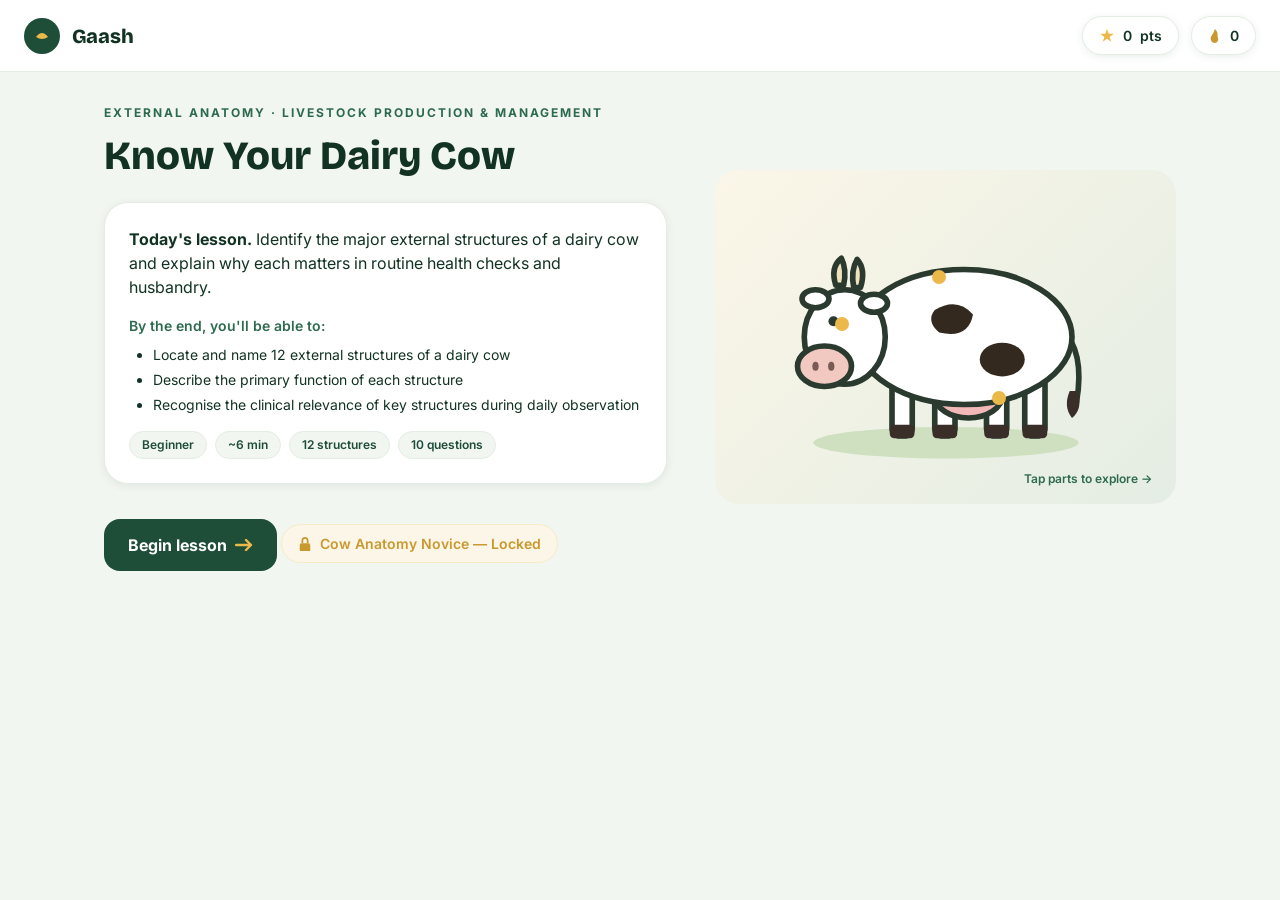
==== index.html @ d1cef23a "Add files via upload Add Gaash veterinary learning app" ====
<!DOCTYPE html>
<html lang="en">
<head>
  <meta charset="UTF-8">
  <meta name="viewport" content="width=device-width, initial-scale=1.0">
  <title>Gaash — Know Your Dairy Cow</title>

  <!-- Two fonts only: Bricolage Grotesque (display) + Inter (body) -->
  <link rel="preconnect" href="https://fonts.googleapis.com">
  <link rel="preconnect" href="https://fonts.gstatic.com" crossorigin>
  <link href="https://fonts.googleapis.com/css2?family=Bricolage+Grotesque:opsz,wght@12..96,400;12..96,600;12..96,800&family=Inter:wght@400;600;800&display=swap" rel="stylesheet">

  <link rel="stylesheet" href="styles.css">
</head>
<body>
  <!-- Accessibility: lets keyboard users jump straight to content -->
  <a class="skip-link" href="#main">Skip to content</a>

  <!-- ===== Persistent top bar (lives on every screen) ===== -->
  <header class="app-bar">
    <div class="brand">
      <span class="brand__mark" aria-hidden="true">
        <svg width="20" height="20" viewBox="0 0 20 20" fill="none">
          <path d="M4 11 q6 -8 12 0 q-6 4 -12 0 Z" fill="#EBB84A"/>
        </svg>
      </span>
      <span class="brand__name">Gaash</span>
    </div>

    <div class="stats" aria-label="Your progress">
      <span class="chip" id="chip-points">
        <svg class="chip__icon" width="16" height="16" viewBox="-9 -9 18 18" aria-hidden="true">
          <path d="M0,-8 L1.9,-2.6 L7.7,-2.5 L3,1 L4.8,6.6 L0,3.2 L-4.8,6.6 L-3,1 L-7.7,-2.5 L-1.9,-2.6 Z" fill="#EBB84A"/>
        </svg>
        <span id="points-value">0</span> pts
      </span>
      <span class="chip" id="chip-streak">
        <svg class="chip__icon" width="14" height="16" viewBox="0 0 14 16" aria-hidden="true">
          <path d="M7 1 c4 4 2 7 3 9 c1 2 -1 5 -3 5 c-3 0 -5 -3 -4 -6 c1 -2 3 -5 4 -8 Z" fill="#C9992F"/>
        </svg>
        <span id="streak-value">0</span>
      </span>
    </div>
  </header>

  <!-- ===== Screens: only one is visible at a time ===== -->
  <main id="main">
    <!-- Screen 1 -->
    <section class="screen is-active" id="screen-welcome" aria-label="Welcome">
      <p class="placeholder">Screen 1 · Welcome — we build this next</p>
    </section>

    <!-- Screen 2 -->
    <section class="screen" id="screen-lesson" aria-label="Lesson">
      <p class="placeholder">Screen 2 · Lesson</p>
    </section>

    <!-- Screen 3 -->
    <section class="screen" id="screen-quiz" aria-label="Quiz">
      <p class="placeholder">Screen 3 · Quiz</p>
    </section>

    <!-- Screen 4 -->
    <section class="screen" id="screen-reward" aria-label="Lesson complete">
      <p class="placeholder">Screen 4 · Reward</p>
    </section>
  </main>

  <!-- Each lesson is a separate data file (data-driven & scalable) -->
  <script src="lessons/cow.js"></script>
  <script src="lessons/buffalo.js"></script>
  <script src="app.js"></script>
</body>
</html>
---- styles.css ----
/* =====================================================================
   GAASH — DESIGN SYSTEM
   Two fonts (Bricolage Grotesque + Inter), two hues (green + yellow)
   with tints/shades, and a strict 4px spacing grid.
   Every value below is a token. Nothing off-system.
   ===================================================================== */

:root {
  /* ---- COLOUR: GREEN (structure, text, "correct") ---- */
  --green-900: #123324;   /* ink / headings            */
  --green-700: #1E4D38;   /* primary buttons, brand    */
  --green-500: #2E6B4E;   /* soft text, success        */
  --green-300: #7FA98F;   /* muted, disabled           */
  --green-100: #E4EDE4;   /* borders, hairlines        */
  --green-50:  #F2F6F1;   /* page background           */

  /* ---- COLOUR: YELLOW (reward, progress, attention) ---- */
  --yellow-700: #C9992F;  /* yellow text on light (a11y-safe) */
  --yellow-500: #EBB84A;  /* points, badges, accents          */
  --yellow-300: #F3D488;  /* highlights                       */
  --yellow-100: #F7EBC7;  /* soft fills                       */
  --yellow-50:  #FBF6E7;  /* faint panels                     */

  /* ---- SEMANTIC (everything maps back to the two hues) ---- */
  --bg:       var(--green-50);
  --surface:  #FFFFFF;
  --ink:      var(--green-900);
  --ink-soft: var(--green-500);
  --line:     var(--green-100);
  --focus:    var(--yellow-700);   /* visible focus ring */

  /* ---- SPACING: strict 4px grid ---- */
  --space-1:  4px;
  --space-2:  8px;
  --space-3:  12px;
  --space-4:  16px;
  --space-6:  24px;
  --space-8:  32px;
  --space-12: 48px;
  --space-16: 64px;

  /* ---- RADIUS (same 4x family) ---- */
  --r-sm: 8px;
  --r-md: 16px;
  --r-lg: 24px;

  /* ---- TYPE ---- */
  --font-display: 'Bricolage Grotesque', system-ui, sans-serif;
  --font-body:    'Inter', system-ui, sans-serif;
  --fs-1: 40px;   /* hero titles   */
  --fs-2: 28px;   /* screen titles */
  --fs-3: 20px;   /* subheads      */
  --fs-4: 16px;   /* body          */
  --fs-5: 14px;   /* labels        */
  --fs-6: 12px;   /* captions      */

  /* ---- ELEVATION + MOTION ---- */
  --shadow-sm: 0 2px 8px rgba(18, 51, 36, 0.08);
  --shadow-md: 0 8px 24px rgba(18, 51, 36, 0.12);
  --transition: 180ms ease;
}

/* ---- RESET (minimal) ---- */
*, *::before, *::after { box-sizing: border-box; }
body { margin: 0; }

/* ---- BASE ---- */
body {
  font-family: var(--font-body);
  font-size: var(--fs-4);
  line-height: 1.5;
  color: var(--ink);
  background: var(--bg);
  -webkit-font-smoothing: antialiased;
}
h1, h2, h3 {
  font-family: var(--font-display);
  font-weight: 800;
  line-height: 1.1;
  margin: 0;
}
p { margin: 0; }
button { font-family: inherit; cursor: pointer; }

/* ---- ACCESSIBILITY ---- */
:focus-visible {
  outline: 3px solid var(--focus);
  outline-offset: 2px;
  border-radius: var(--r-sm);
}
.skip-link {
  position: absolute;
  left: var(--space-4);
  top: -48px;
  background: var(--green-700);
  color: #fff;
  padding: var(--space-2) var(--space-4);
  border-radius: var(--r-sm);
  transition: top var(--transition);
  z-index: 10;
}
.skip-link:focus { top: var(--space-4); }

@media (prefers-reduced-motion: reduce) {
  *, *::before, *::after { animation: none !important; transition: none !important; }
}

/* ---- APP BAR ---- */
.app-bar {
  position: sticky;
  top: 0;
  z-index: 5;
  display: flex;
  align-items: center;
  justify-content: space-between;
  padding: var(--space-4) var(--space-6);
  background: var(--surface);
  border-bottom: 1px solid var(--line);
}
.brand { display: flex; align-items: center; gap: var(--space-3); }
.brand__mark {
  width: 36px; height: 36px;
  border-radius: 50%;
  background: var(--green-700);
  display: grid; place-items: center;
}
.brand__name { font-family: var(--font-display); font-weight: 800; font-size: var(--fs-3); }

.stats { display: flex; gap: var(--space-3); }
.chip {
  display: inline-flex;
  align-items: center;
  gap: var(--space-2);
  padding: var(--space-2) var(--space-4);
  background: var(--surface);
  border: 1px solid var(--line);
  border-radius: 999px;
  font-size: var(--fs-5);
  font-weight: 600;
  box-shadow: var(--shadow-sm);
}
.chip__icon { flex: none; }

/* ---- SCREENS ---- */
main { max-width: 1120px; margin: 0 auto; padding: var(--space-8) var(--space-6); }
.screen { display: none; }
.screen.is-active { display: block; animation: fadeUp 320ms ease; }

@keyframes fadeUp {
  from { opacity: 0; transform: translateY(8px); }
  to   { opacity: 1; transform: translateY(0); }
}

/* ---- BUTTONS ---- */
.btn {
  display: inline-flex;
  align-items: center;
  gap: var(--space-2);
  padding: var(--space-4) var(--space-6);
  border: none;
  border-radius: var(--r-md);
  font-size: var(--fs-4);
  font-weight: 700;
  transition: transform var(--transition), background var(--transition);
}
.btn-primary { background: var(--green-700); color: #fff; }
.btn-primary:hover { background: var(--green-900); }
.btn:active { transform: translateY(1px); }
.btn[disabled] { background: var(--green-100); color: var(--green-300); cursor: not-allowed; }

/* ---- temporary placeholder (removed as we build each screen) ---- */
.placeholder {
  padding: var(--space-16) var(--space-6);
  text-align: center;
  color: var(--ink-soft);
  font-size: var(--fs-3);
  border: 2px dashed var(--green-100);
  border-radius: var(--r-lg);
}

/* =====================================================================
   SCREEN 1 — WELCOME
   ===================================================================== */
.welcome {
  display: grid;
  grid-template-columns: 1.1fr 0.9fr;
  gap: var(--space-12);
  align-items: center;
}
.eyebrow {
  font-size: var(--fs-6);
  font-weight: 700;
  letter-spacing: 2px;
  text-transform: uppercase;
  color: var(--green-500);
  margin-bottom: var(--space-3);
}
.welcome__title {
  font-size: var(--fs-1);
  color: var(--ink);
  margin-bottom: var(--space-6);
}

/* the educational-module card */
.module {
  background: var(--surface);
  border: 1px solid var(--line);
  border-radius: var(--r-lg);
  padding: var(--space-6);
  margin-bottom: var(--space-6);
  box-shadow: var(--shadow-sm);
}
.module__objective { margin-bottom: var(--space-4); }
.module__label {
  font-size: var(--fs-5);
  font-weight: 600;
  color: var(--ink-soft);
  margin-bottom: var(--space-2);
}
.module__outcomes {
  margin: 0 0 var(--space-4);
  padding-left: var(--space-6);
  display: grid;
  gap: var(--space-1);
}
.module__outcomes li { font-size: var(--fs-5); }

.meta { display: flex; flex-wrap: wrap; gap: var(--space-2); }
.meta__item {
  font-size: var(--fs-6);
  font-weight: 600;
  color: var(--green-700);
  background: var(--green-50);
  border: 1px solid var(--line);
  border-radius: 999px;
  padding: var(--space-1) var(--space-3);
}

.badge-chip {
  display: inline-flex;
  align-items: center;
  gap: var(--space-2);
  margin-top: var(--space-4);
  padding: var(--space-2) var(--space-4);
  border-radius: 999px;
  font-size: var(--fs-5);
  font-weight: 600;
}
.badge-chip--locked {
  background: var(--yellow-50);
  border: 1px solid var(--yellow-100);
  color: var(--yellow-700);
}

/* hero panel with the cow */
.welcome__hero {
  position: relative;
  background: linear-gradient(135deg, var(--yellow-50), var(--green-100));
  border-radius: var(--r-lg);
  padding: var(--space-8);
  display: grid;
  place-items: center;
}
.cow { width: 100%; max-width: 360px; height: auto; }
.hero__hint {
  position: absolute;
  bottom: var(--space-4);
  right: var(--space-6);
  font-size: var(--fs-6);
  font-weight: 600;
  color: var(--green-500);
}

/* pulsing teaser dots that hint at the tap interaction */
.tease {
  position: absolute;
  width: 14px; height: 14px;
  border-radius: 50%;
  background: var(--yellow-500);
  animation: pulse 2s infinite ease-out;
}
.tease--1 { left: 26%; top: 44%; }
.tease--2 { left: 47%; top: 30%; animation-delay: 0.5s; }
.tease--3 { left: 60%; top: 66%; animation-delay: 1s; }
@keyframes pulse {
  0%   { box-shadow: 0 0 0 3px rgba(235,184,74,.35); }
  70%  { box-shadow: 0 0 0 12px rgba(235,184,74,0); }
  100% { box-shadow: 0 0 0 3px rgba(235,184,74,0); }
}

@media (max-width: 820px) {
  .welcome { grid-template-columns: 1fr; gap: var(--space-8); }
  .welcome__title { font-size: var(--fs-2); }
}

/* =====================================================================
   SCREEN 2 — LESSON
   ===================================================================== */
.lesson {
  display: grid;
  grid-template-columns: 1fr 340px;
  gap: var(--space-8);
  align-items: start;
}

.lesson__progress {
  display: flex;
  align-items: center;
  gap: var(--space-3);
  margin-bottom: var(--space-4);
}
.lesson__progress-label { font-size: var(--fs-5); font-weight: 600; color: var(--ink-soft); }
.bar { flex: 1; height: 10px; background: var(--green-100); border-radius: 999px; overflow: hidden; }
.bar__fill { height: 100%; width: 0; background: var(--yellow-500); border-radius: 999px; transition: width var(--transition); }
.lesson__count { font-size: var(--fs-5); font-weight: 800; color: var(--green-700); }

.stage {
  background: linear-gradient(135deg, var(--yellow-50), var(--green-100));
  border-radius: var(--r-lg);
  padding: var(--space-8);
}
.stage__cow { position: relative; width: 100%; max-width: 460px; margin: 0 auto; }
.stage__cow .cow { max-width: none; display: block; }
.stage__hint { text-align: center; font-size: var(--fs-5); color: var(--green-500); margin-top: var(--space-4); }

/* hotspots: 44px touch targets (a11y) with a smaller visual dot */
.hotspots { position: absolute; inset: 0; }
.hotspot {
  position: absolute;
  width: 44px; height: 44px;
  transform: translate(-50%, -50%);
  padding: 0; border: none; background: transparent; cursor: pointer;
}
.hotspot::before {
  content: ""; position: absolute; inset: 13px;
  border-radius: 50%; background: var(--yellow-500);
  box-shadow: 0 0 0 4px rgba(235, 184, 74, .3);
  animation: pulse 2s infinite ease-out;
}
.hotspot.is-found::before { background: var(--green-500); box-shadow: none; animation: none; }
.hotspot.is-found::after {
  content: ""; position: absolute; left: 19px; top: 15px;
  width: 5px; height: 10px; border: solid #fff; border-width: 0 2px 2px 0;
  transform: rotate(45deg);
}

/* right rail */
.lesson__rail { display: flex; flex-direction: column; }
.partcard {
  background: var(--surface); border: 1px solid var(--line);
  border-radius: var(--r-md); padding: var(--space-6);
  box-shadow: var(--shadow-sm); min-height: 150px;
}
.partcard__empty { color: var(--ink-soft); }
.partcard__cat {
  font-size: var(--fs-6); font-weight: 700; letter-spacing: 1.5px;
  text-transform: uppercase; color: var(--yellow-700); margin-bottom: var(--space-2);
}
.partcard__name { font-size: var(--fs-2); display: flex; align-items: center; gap: var(--space-3); margin-bottom: var(--space-3); }
.partcard__name .pts {
  font-family: var(--font-body); font-size: var(--fs-6); font-weight: 700;
  color: var(--green-500); background: var(--green-50);
  border-radius: 999px; padding: 2px 8px;
}
.partcard__fn { font-size: var(--fs-5); color: var(--ink-soft); }
.disclose {
  margin-top: var(--space-4); background: none; border: none; padding: 0;
  color: var(--green-700); font-weight: 700; font-size: var(--fs-5);
  text-decoration: underline; text-underline-offset: 3px;
}
.partcard__detail {
  margin-top: var(--space-4); padding-top: var(--space-4);
  border-top: 1px solid var(--line); display: grid; gap: var(--space-3);
}
.partcard__detail p { font-size: var(--fs-5); color: var(--ink-soft); }
.partcard__detail strong { color: var(--ink); }

.feed {
  margin-top: var(--space-4);
  background: var(--surface); border: 1px solid var(--line);
  border-radius: var(--r-md); padding: var(--space-4) var(--space-6);
}
.feed__title { font-size: var(--fs-5); margin-bottom: var(--space-3); }
.feed__list { list-style: none; margin: 0; padding: 0; display: grid; gap: var(--space-2); max-height: 176px; overflow: auto; }
.feed__list li { display: flex; align-items: center; gap: var(--space-2); font-size: var(--fs-5); }
.feed__empty { color: var(--ink-soft); }
.feed .chk {
  width: 18px; height: 18px; flex: none; border-radius: 50%;
  background: var(--green-500); color: #fff; font-size: 11px;
  display: grid; place-items: center;
}
.feed .pts { margin-left: auto; color: var(--green-500); font-weight: 700; }

.continue { margin-top: var(--space-4); width: 100%; justify-content: center; background: var(--green-700); color: #fff; }
.continue:hover:not(:disabled) { background: var(--green-900); }

@media (max-width: 820px) {
  .lesson { grid-template-columns: 1fr; }
}

/* =====================================================================
   SCREEN 3 — QUIZ
   ===================================================================== */
.quiz { max-width: 720px; margin: 0 auto; }
.quiz__head { display: flex; align-items: center; justify-content: space-between; margin-bottom: var(--space-4); }
.quiz__count { font-size: var(--fs-4); font-weight: 800; color: var(--ink); }
.quiz__count .muted { color: var(--green-300); font-weight: 600; }
.quiz__dots { display: flex; gap: var(--space-2); }
.dot { width: 10px; height: 10px; border-radius: 50%; background: var(--green-100); transition: transform var(--transition); }
.dot--current { background: var(--yellow-500); transform: scale(1.25); }
.dot--right { background: var(--green-500); }
.dot--wrong { background: var(--green-300); }

.quiz__card {
  background: var(--surface); border: 1px solid var(--line);
  border-radius: var(--r-lg); padding: var(--space-8); box-shadow: var(--shadow-sm);
}
.q-meta {
  display: inline-block; font-size: var(--fs-6); font-weight: 700;
  letter-spacing: 0.5px; text-transform: uppercase;
  color: var(--yellow-700); background: var(--yellow-50);
  border-radius: 999px; padding: var(--space-1) var(--space-3); margin-bottom: var(--space-4);
}
.q-prompt { font-size: var(--fs-2); color: var(--ink); margin-bottom: var(--space-6); }

.q-options { display: grid; grid-template-columns: 1fr 1fr; gap: var(--space-3); }
.q-option {
  text-align: left; padding: var(--space-4); border-radius: var(--r-md);
  border: 1.5px solid var(--green-100); background: var(--green-50);
  font-size: var(--fs-4); font-weight: 600; color: var(--ink); transition: border-color var(--transition);
}
.q-option:hover:not(:disabled) { border-color: var(--green-300); }
.q-option.is-correct { background: var(--green-500); border-color: var(--green-500); color: #fff; }
.q-option.is-chosen-wrong { background: var(--surface); border-color: var(--green-300); color: var(--ink-soft); text-decoration: line-through; }

.q-taphint { font-size: var(--fs-5); color: var(--ink-soft); margin-bottom: var(--space-4); }
.stage--quiz { padding: var(--space-6); }
.hotspot--quiz.is-correct::before { background: var(--green-500); box-shadow: none; animation: none; }
.hotspot--quiz.is-chosen-wrong::before { background: var(--green-300); box-shadow: none; animation: none; }

.q-feedback {
  display: flex; align-items: flex-start; gap: var(--space-3);
  margin-top: var(--space-6); padding: var(--space-4);
  border-radius: var(--r-md); font-size: var(--fs-5);
}
.q-feedback.is-right { background: var(--green-50); color: var(--green-700); }
.q-feedback.is-wrong { background: var(--yellow-50); color: var(--ink); }
.q-feedback__icon {
  flex: none; width: 22px; height: 22px; border-radius: 50%;
  display: grid; place-items: center; font-weight: 800; color: #fff; font-size: 13px;
}
.q-feedback.is-right .q-feedback__icon { background: var(--green-500); }
.q-feedback.is-wrong .q-feedback__icon { background: var(--yellow-700); }

.quiz__foot { display: flex; align-items: center; justify-content: space-between; margin-top: var(--space-6); }
.q-streak {
  font-size: var(--fs-5); font-weight: 700; color: var(--green-700);
  background: var(--green-50); border: 1px solid var(--line);
  border-radius: 999px; padding: var(--space-2) var(--space-4);
}

@media (max-width: 600px) {
  .q-options { grid-template-columns: 1fr; }
  .quiz__card { padding: var(--space-6); }
}

/* =====================================================================
   SCREEN 4 — LEARNING SUMMARY
   ===================================================================== */
.summary { max-width: 760px; margin: 0 auto; display: grid; gap: var(--space-6); }

.summary__head { display: flex; align-items: center; gap: var(--space-6); }
.badge-medal { width: 88px; height: 88px; flex: none; filter: drop-shadow(0 4px 12px rgba(235,184,74,.45)); }
.badge-medal svg { width: 100%; height: 100%; }
.summary__title { font-size: var(--fs-2); color: var(--ink); margin: var(--space-1) 0; }
.summary__reflect { font-size: var(--fs-5); color: var(--ink-soft); }

.summary__tiles { display: grid; grid-template-columns: repeat(4, 1fr); gap: var(--space-3); }
.tile {
  background: var(--surface); border: 1px solid var(--line); border-radius: var(--r-md);
  padding: var(--space-4); text-align: center;
}
.tile__num { display: block; font-family: var(--font-display); font-weight: 800; font-size: var(--fs-2); color: var(--green-700); }
.tile__lbl { font-size: var(--fs-6); color: var(--ink-soft); }

.summary__mastery { display: grid; grid-template-columns: 1fr 1fr; gap: var(--space-4); }
.mastery { background: var(--surface); border: 1px solid var(--line); border-radius: var(--r-md); padding: var(--space-6); }
.mastery h2 { font-size: var(--fs-4); margin-bottom: var(--space-4); }
.mastery ul { list-style: none; margin: 0; padding: 0; display: grid; gap: var(--space-3); }
.mastery li { display: flex; align-items: center; gap: var(--space-2); font-size: var(--fs-5); font-weight: 600; }
.mastery .mk { width: 12px; height: 12px; border-radius: 50%; flex: none; }
.mastery--good .mk { background: var(--green-500); }
.mastery--review .mk { background: var(--yellow-500); }
.mastery .score { margin-left: auto; color: var(--ink-soft); font-weight: 700; }
.mastery__empty { color: var(--ink-soft); font-weight: 400; }

.summary__level { background: var(--surface); border: 1px solid var(--line); border-radius: var(--r-md); padding: var(--space-6); }
.summary__level-head { display: flex; justify-content: space-between; margin-bottom: var(--space-3); font-size: var(--fs-5); font-weight: 700; color: var(--green-700); }

.summary__foot { display: flex; align-items: center; gap: var(--space-4); flex-wrap: wrap; }
.nextcard {
  flex: 1; min-width: 260px; display: flex; align-items: center; justify-content: space-between; gap: var(--space-4);
  background: linear-gradient(135deg, var(--yellow-50), var(--green-100));
  border-radius: var(--r-md); padding: var(--space-4) var(--space-6);
}
.nextcard__label { font-size: var(--fs-6); font-weight: 700; text-transform: uppercase; letter-spacing: 1px; color: var(--yellow-700); }
.nextcard__title { font-size: var(--fs-4); font-weight: 700; color: var(--ink); }
.summary__review { background: var(--surface); border: 1.5px solid var(--green-100); color: var(--green-700); }
.summary__review:hover { border-color: var(--green-300); }

@media (max-width: 720px) {
  .summary__tiles { grid-template-columns: 1fr 1fr; }
  .summary__mastery { grid-template-columns: 1fr; }
  .summary__head { flex-direction: column; text-align: center; }
}
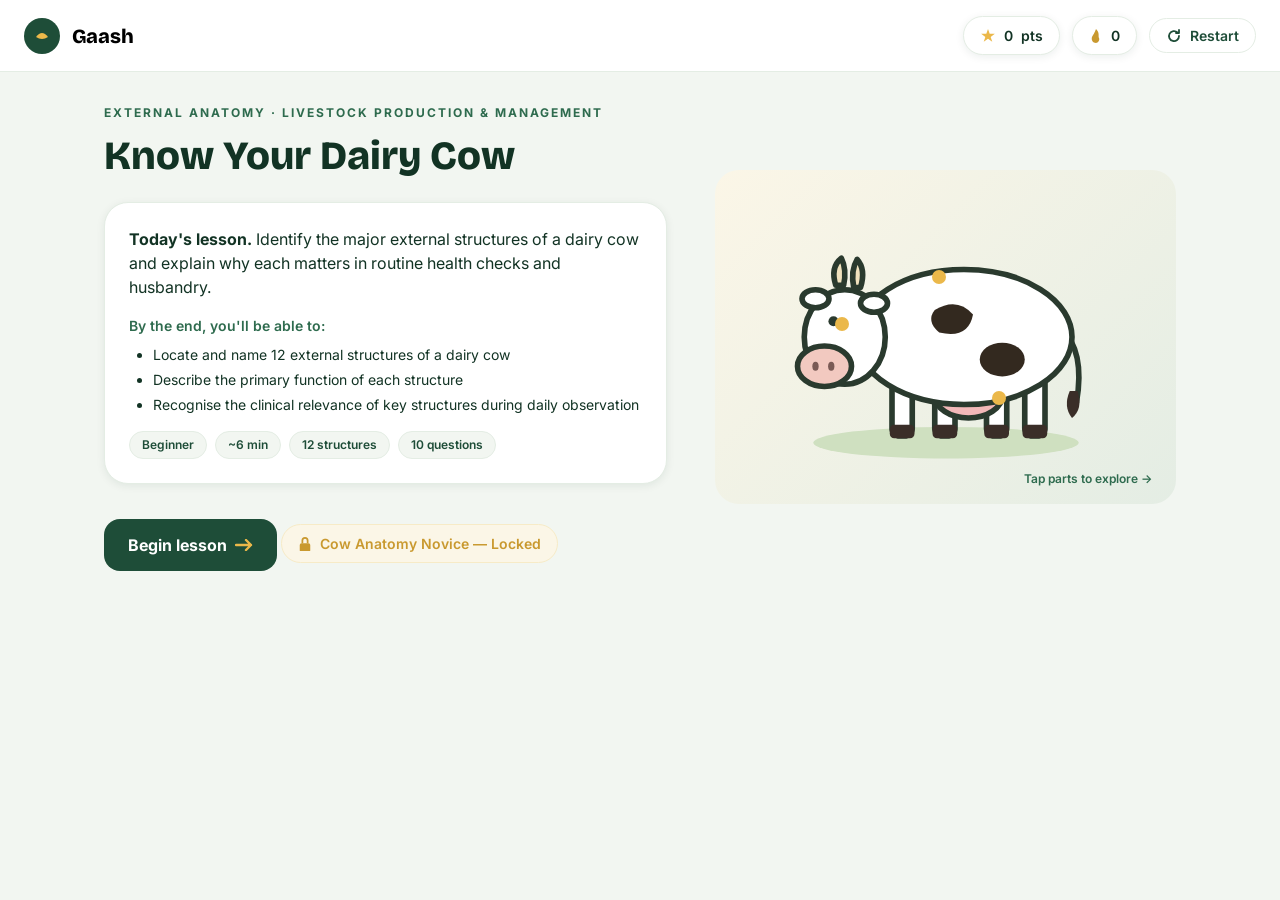
==== commit c77c80ba: "Add files via upload" ====
--- a/index.html
+++ b/index.html
@@ -18,28 +18,36 @@
 
   <!-- ===== Persistent top bar (lives on every screen) ===== -->
   <header class="app-bar">
-    <div class="brand">
+    <button class="brand" data-goto="welcome" aria-label="Gaash — go to start">
       <span class="brand__mark" aria-hidden="true">
         <svg width="20" height="20" viewBox="0 0 20 20" fill="none">
           <path d="M4 11 q6 -8 12 0 q-6 4 -12 0 Z" fill="#EBB84A"/>
         </svg>
       </span>
       <span class="brand__name">Gaash</span>
-    </div>
+    </button>
 
-    <div class="stats" aria-label="Your progress">
-      <span class="chip" id="chip-points">
-        <svg class="chip__icon" width="16" height="16" viewBox="-9 -9 18 18" aria-hidden="true">
-          <path d="M0,-8 L1.9,-2.6 L7.7,-2.5 L3,1 L4.8,6.6 L0,3.2 L-4.8,6.6 L-3,1 L-7.7,-2.5 L-1.9,-2.6 Z" fill="#EBB84A"/>
+    <div class="app-bar__right">
+      <div class="stats" aria-label="Your progress">
+        <span class="chip" id="chip-points">
+          <svg class="chip__icon" width="16" height="16" viewBox="-9 -9 18 18" aria-hidden="true">
+            <path d="M0,-8 L1.9,-2.6 L7.7,-2.5 L3,1 L4.8,6.6 L0,3.2 L-4.8,6.6 L-3,1 L-7.7,-2.5 L-1.9,-2.6 Z" fill="#EBB84A"/>
+          </svg>
+          <span id="points-value">0</span> pts
+        </span>
+        <span class="chip" id="chip-streak">
+          <svg class="chip__icon" width="14" height="16" viewBox="0 0 14 16" aria-hidden="true">
+            <path d="M7 1 c4 4 2 7 3 9 c1 2 -1 5 -3 5 c-3 0 -5 -3 -4 -6 c1 -2 3 -5 4 -8 Z" fill="#C9992F"/>
+          </svg>
+          <span id="streak-value">0</span>
+        </span>
+      </div>
+      <button class="iconbtn" id="restart-btn" aria-label="Restart lesson" title="Restart lesson">
+        <svg width="16" height="16" viewBox="0 0 16 16" fill="none" aria-hidden="true">
+          <path d="M13 8a5 5 0 1 1-1.5-3.5M13 2v3h-3" stroke="currentColor" stroke-width="1.8" stroke-linecap="round" stroke-linejoin="round"/>
         </svg>
-        <span id="points-value">0</span> pts
-      </span>
-      <span class="chip" id="chip-streak">
-        <svg class="chip__icon" width="14" height="16" viewBox="0 0 14 16" aria-hidden="true">
-          <path d="M7 1 c4 4 2 7 3 9 c1 2 -1 5 -3 5 c-3 0 -5 -3 -4 -6 c1 -2 3 -5 4 -8 Z" fill="#C9992F"/>
-        </svg>
-        <span id="streak-value">0</span>
-      </span>
+        Restart
+      </button>
     </div>
   </header>
 
--- a/styles.css
+++ b/styles.css
@@ -513,3 +513,38 @@
   .summary__mastery { grid-template-columns: 1fr; }
   .summary__head { flex-direction: column; text-align: center; }
 }
+
+/* =====================================================================
+   FIXES
+   ===================================================================== */
+/* 1) A class-level `display` was overriding the HTML `hidden` attribute
+      (equal specificity, later rule won). Make hidden explicitly hide. */
+.partcard__detail[hidden],
+.q-feedback[hidden] { display: none; }
+
+/* 2) Overlapping hotspots: keep UNFOUND dots above FOUND ones so the
+      last dot in a cluster is always clickable. */
+.hotspot { z-index: 2; }
+.hotspot.is-found { z-index: 1; }
+
+/* =====================================================================
+   TOP BAR — clickable brand + restart button
+   ===================================================================== */
+.brand { background: none; border: none; padding: 0; cursor: pointer; font: inherit; }
+.brand:hover .brand__name { color: var(--green-700); }
+
+.app-bar__right { display: flex; align-items: center; gap: var(--space-3); }
+
+.iconbtn {
+  display: inline-flex; align-items: center; gap: var(--space-2);
+  padding: var(--space-2) var(--space-4);
+  border: 1px solid var(--line); background: var(--surface);
+  border-radius: 999px; font-size: var(--fs-5); font-weight: 600;
+  color: var(--green-700); transition: border-color var(--transition);
+}
+.iconbtn:hover { border-color: var(--green-300); }
+
+@media (max-width: 520px) {
+  .iconbtn { padding: var(--space-2); }
+  .iconbtn svg { margin: 0; }
+}
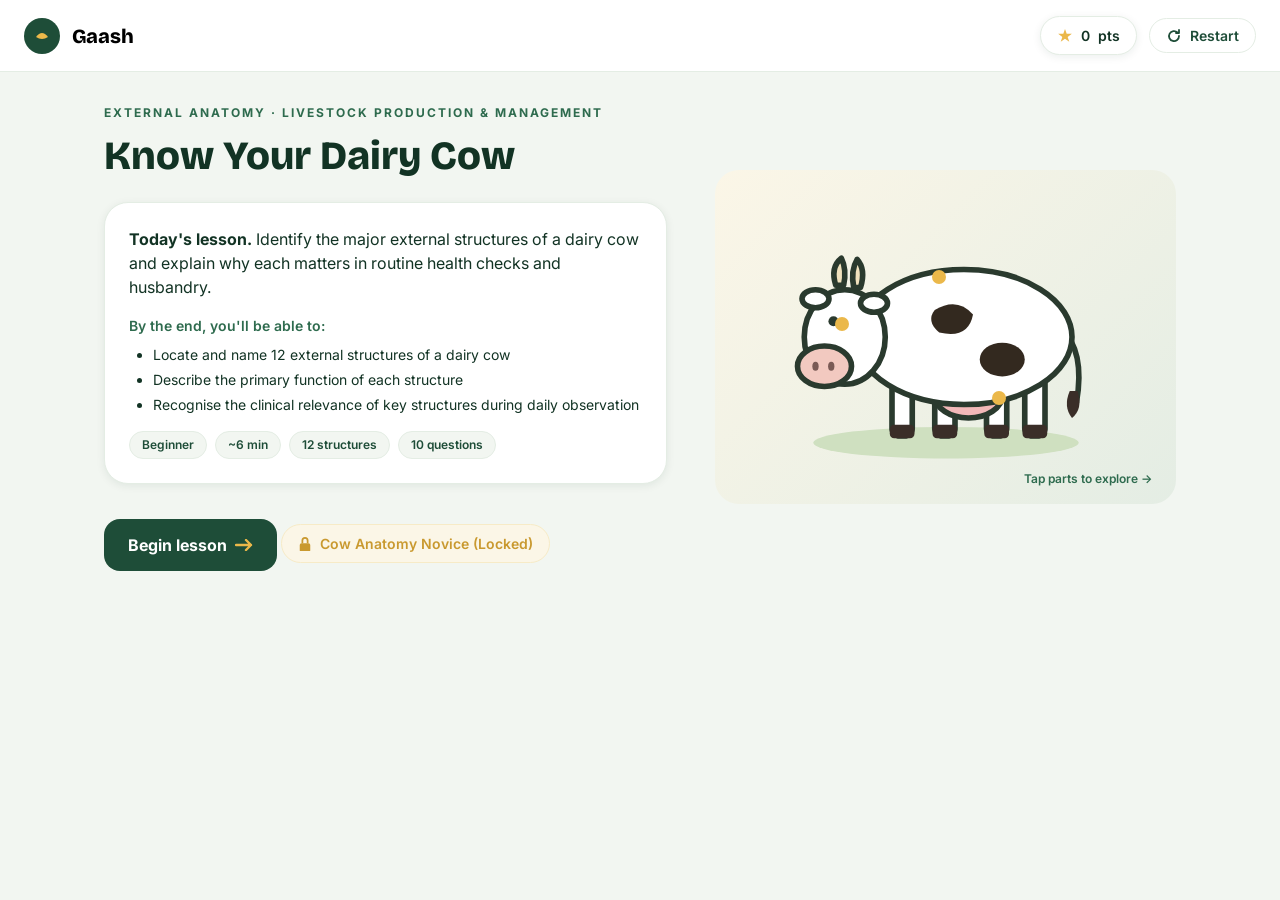
==== commit 1c33a9b5: "Add files via upload" ====
--- a/index.html
+++ b/index.html
@@ -3,7 +3,7 @@
 <head>
   <meta charset="UTF-8">
   <meta name="viewport" content="width=device-width, initial-scale=1.0">
-  <title>Gaash — Know Your Dairy Cow</title>
+  <title>Gaash: Know Your Dairy Cow</title>
 
   <!-- Two fonts only: Bricolage Grotesque (display) + Inter (body) -->
   <link rel="preconnect" href="https://fonts.googleapis.com">
@@ -18,7 +18,7 @@
 
   <!-- ===== Persistent top bar (lives on every screen) ===== -->
   <header class="app-bar">
-    <button class="brand" data-goto="welcome" aria-label="Gaash — go to start">
+    <button class="brand" data-goto="welcome" aria-label="Gaash, go to start">
       <span class="brand__mark" aria-hidden="true">
         <svg width="20" height="20" viewBox="0 0 20 20" fill="none">
           <path d="M4 11 q6 -8 12 0 q-6 4 -12 0 Z" fill="#EBB84A"/>
@@ -35,12 +35,6 @@
           </svg>
           <span id="points-value">0</span> pts
         </span>
-        <span class="chip" id="chip-streak">
-          <svg class="chip__icon" width="14" height="16" viewBox="0 0 14 16" aria-hidden="true">
-            <path d="M7 1 c4 4 2 7 3 9 c1 2 -1 5 -3 5 c-3 0 -5 -3 -4 -6 c1 -2 3 -5 4 -8 Z" fill="#C9992F"/>
-          </svg>
-          <span id="streak-value">0</span>
-        </span>
       </div>
       <button class="iconbtn" id="restart-btn" aria-label="Restart lesson" title="Restart lesson">
         <svg width="16" height="16" viewBox="0 0 16 16" fill="none" aria-hidden="true">
@@ -55,7 +49,7 @@
   <main id="main">
     <!-- Screen 1 -->
     <section class="screen is-active" id="screen-welcome" aria-label="Welcome">
-      <p class="placeholder">Screen 1 · Welcome — we build this next</p>
+      <p class="placeholder">Screen 1 · Welcome</p>
     </section>
 
     <!-- Screen 2 -->
--- a/styles.css
+++ b/styles.css
@@ -1,5 +1,5 @@
 /* =====================================================================
-   GAASH — DESIGN SYSTEM
+   GAASH: DESIGN SYSTEM
    Two fonts (Bricolage Grotesque + Inter), two hues (green + yellow)
    with tints/shades, and a strict 4px spacing grid.
    Every value below is a token. Nothing off-system.
@@ -179,7 +179,7 @@
 }
 
 /* =====================================================================
-   SCREEN 1 — WELCOME
+   SCREEN 1: WELCOME
    ===================================================================== */
 .welcome {
   display: grid;
@@ -294,7 +294,7 @@
 }
 
 /* =====================================================================
-   SCREEN 2 — LESSON
+   SCREEN 2: LESSON
    ===================================================================== */
 .lesson {
   display: grid;
@@ -399,7 +399,7 @@
 }
 
 /* =====================================================================
-   SCREEN 3 — QUIZ
+   SCREEN 3: QUIZ
    ===================================================================== */
 .quiz { max-width: 720px; margin: 0 auto; }
 .quiz__head { display: flex; align-items: center; justify-content: space-between; margin-bottom: var(--space-4); }
@@ -465,7 +465,7 @@
 }
 
 /* =====================================================================
-   SCREEN 4 — LEARNING SUMMARY
+   SCREEN 4: LEARNING SUMMARY
    ===================================================================== */
 .summary { max-width: 760px; margin: 0 auto; display: grid; gap: var(--space-6); }
 
@@ -494,8 +494,6 @@
 .mastery .score { margin-left: auto; color: var(--ink-soft); font-weight: 700; }
 .mastery__empty { color: var(--ink-soft); font-weight: 400; }
 
-.summary__level { background: var(--surface); border: 1px solid var(--line); border-radius: var(--r-md); padding: var(--space-6); }
-.summary__level-head { display: flex; justify-content: space-between; margin-bottom: var(--space-3); font-size: var(--fs-5); font-weight: 700; color: var(--green-700); }
 
 .summary__foot { display: flex; align-items: center; gap: var(--space-4); flex-wrap: wrap; }
 .nextcard {
@@ -528,7 +526,7 @@
 .hotspot.is-found { z-index: 1; }
 
 /* =====================================================================
-   TOP BAR — clickable brand + restart button
+   TOP BAR: clickable brand + restart button
    ===================================================================== */
 .brand { background: none; border: none; padding: 0; cursor: pointer; font: inherit; }
 .brand:hover .brand__name { color: var(--green-700); }
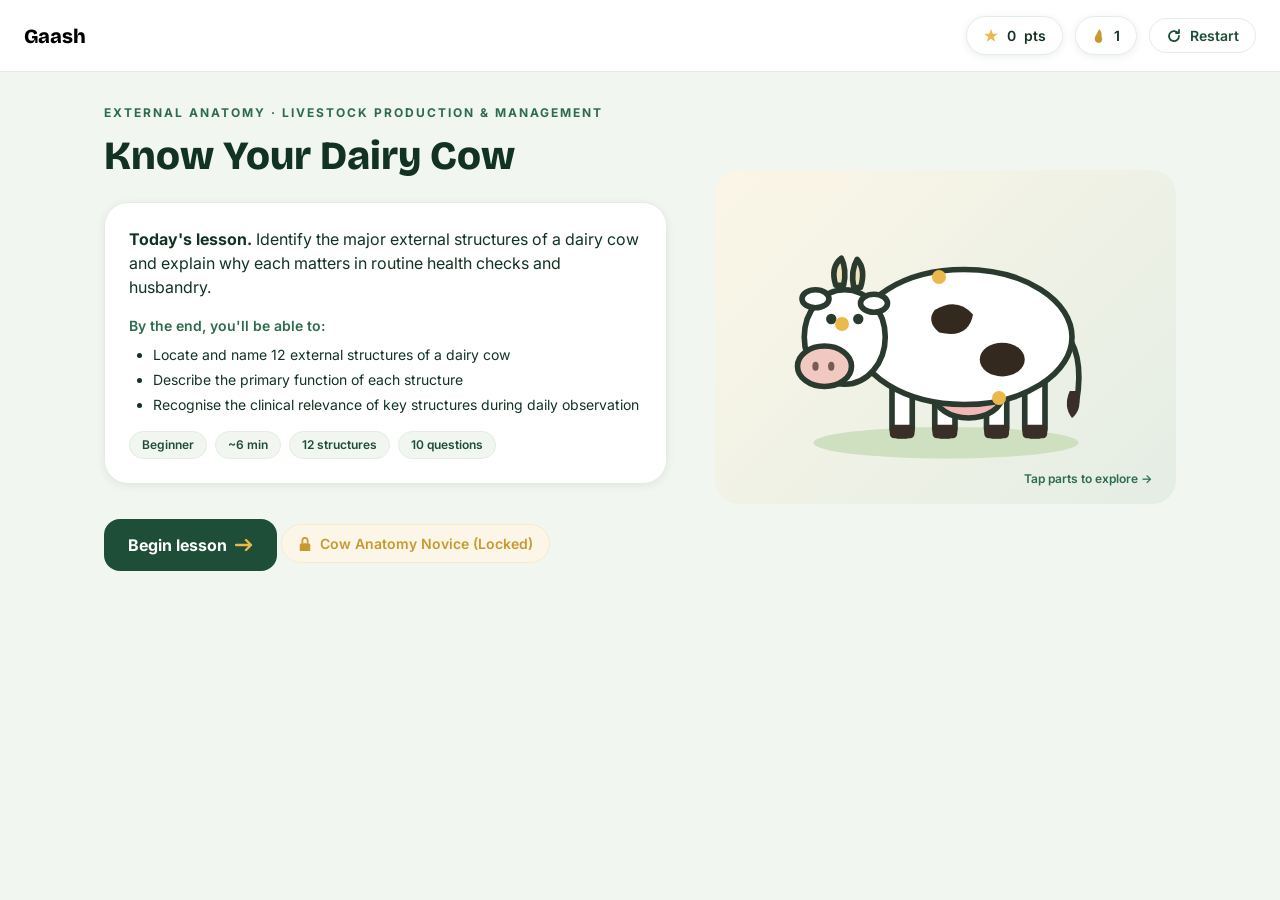
==== commit 3cff4b9e: "Add files via upload" ====
--- a/index.html
+++ b/index.html
@@ -19,11 +19,6 @@
   <!-- ===== Persistent top bar (lives on every screen) ===== -->
   <header class="app-bar">
     <button class="brand" data-goto="welcome" aria-label="Gaash, go to start">
-      <span class="brand__mark" aria-hidden="true">
-        <svg width="20" height="20" viewBox="0 0 20 20" fill="none">
-          <path d="M4 11 q6 -8 12 0 q-6 4 -12 0 Z" fill="#EBB84A"/>
-        </svg>
-      </span>
       <span class="brand__name">Gaash</span>
     </button>
 
@@ -34,6 +29,12 @@
             <path d="M0,-8 L1.9,-2.6 L7.7,-2.5 L3,1 L4.8,6.6 L0,3.2 L-4.8,6.6 L-3,1 L-7.7,-2.5 L-1.9,-2.6 Z" fill="#EBB84A"/>
           </svg>
           <span id="points-value">0</span> pts
+        </span>
+        <span class="chip" id="chip-streak" title="Daily learning streak" aria-label="Daily learning streak">
+          <svg class="chip__icon" width="14" height="16" viewBox="0 0 14 16" aria-hidden="true">
+            <path d="M7 1 c4 4 2 7 3 9 c1 2 -1 5 -3 5 c-3 0 -5 -3 -4 -6 c1 -2 3 -5 4 -8 Z" fill="#C9992F"/>
+          </svg>
+          <span id="streak-value">0</span>
         </span>
       </div>
       <button class="iconbtn" id="restart-btn" aria-label="Restart lesson" title="Restart lesson">
--- a/styles.css
+++ b/styles.css
@@ -118,12 +118,6 @@
   border-bottom: 1px solid var(--line);
 }
 .brand { display: flex; align-items: center; gap: var(--space-3); }
-.brand__mark {
-  width: 36px; height: 36px;
-  border-radius: 50%;
-  background: var(--green-700);
-  display: grid; place-items: center;
-}
 .brand__name { font-family: var(--font-display); font-weight: 800; font-size: var(--fs-3); }
 
 .stats { display: flex; gap: var(--space-3); }
@@ -452,12 +446,7 @@
 .q-feedback.is-right .q-feedback__icon { background: var(--green-500); }
 .q-feedback.is-wrong .q-feedback__icon { background: var(--yellow-700); }
 
-.quiz__foot { display: flex; align-items: center; justify-content: space-between; margin-top: var(--space-6); }
-.q-streak {
-  font-size: var(--fs-5); font-weight: 700; color: var(--green-700);
-  background: var(--green-50); border: 1px solid var(--line);
-  border-radius: 999px; padding: var(--space-2) var(--space-4);
-}
+.quiz__foot { display: flex; align-items: center; justify-content: flex-end; margin-top: var(--space-6); }
 
 @media (max-width: 600px) {
   .q-options { grid-template-columns: 1fr; }
